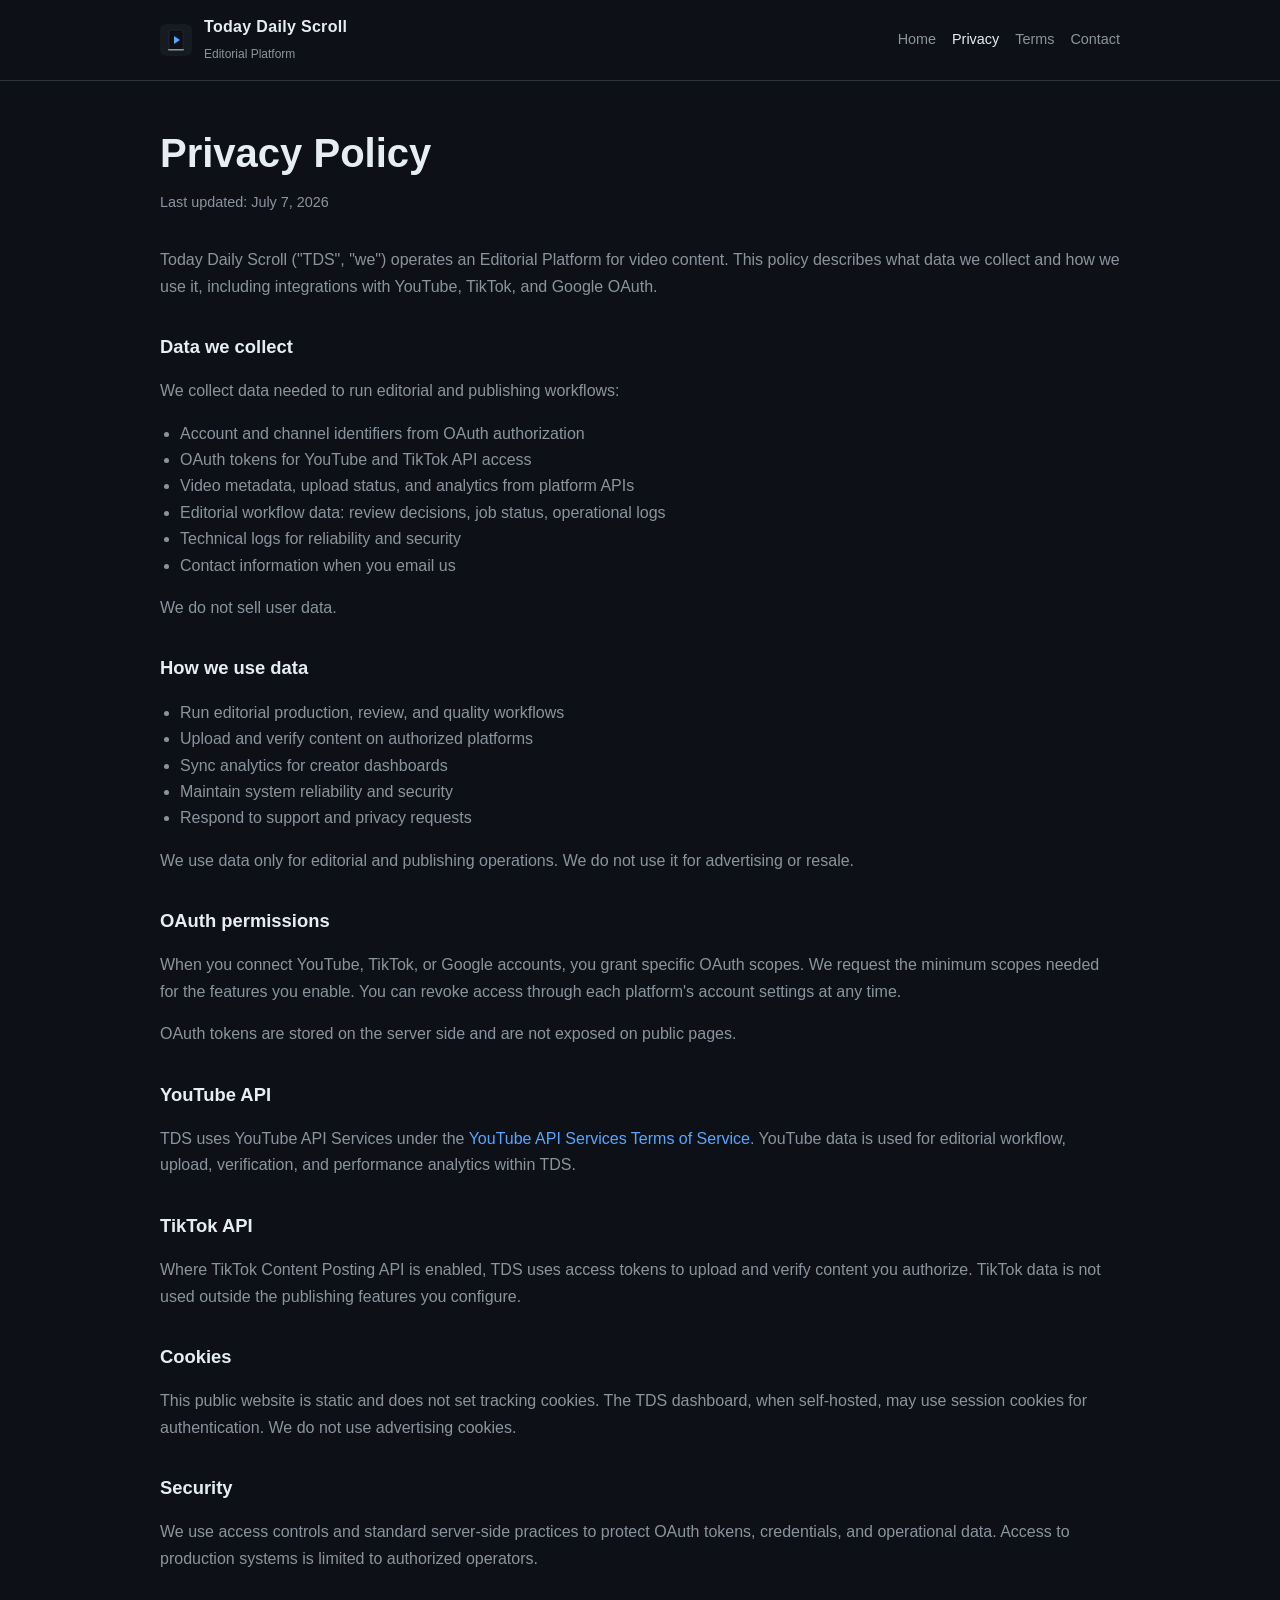
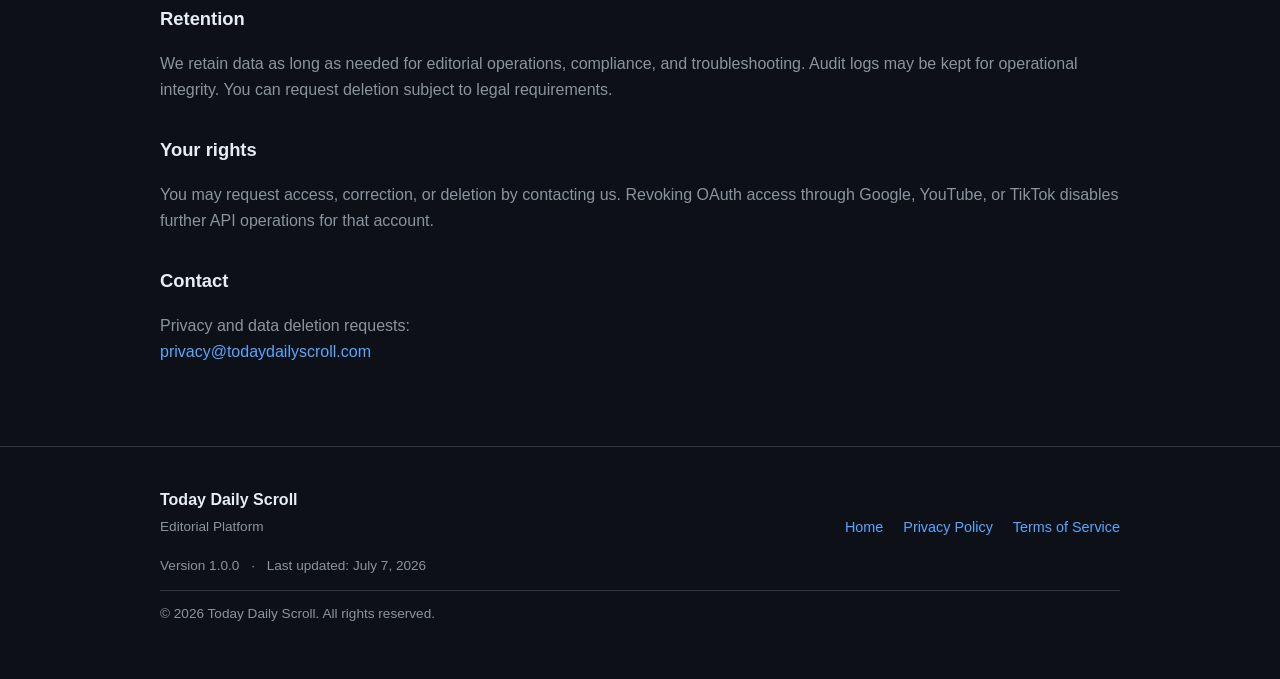
==== privacy.html @ f8f62a03 "Add files via upload" ====
<!DOCTYPE html>
<html lang="en">
<head>
  <meta charset="UTF-8" />
  <meta name="viewport" content="width=device-width, initial-scale=1.0" />
  <title>Privacy Policy — Today Daily Scroll</title>
  <meta name="description" content="How Today Daily Scroll collects, uses, and protects data for editorial and publishing workflows." />
  <meta name="theme-color" content="#0d1117" />
  <link rel="icon" type="image/svg+xml" href="assets/favicon.svg" />
  <meta property="og:title" content="Privacy Policy — Today Daily Scroll" />
  <meta property="og:description" content="Privacy Policy for Today Daily Scroll Editorial Platform." />
  <meta property="og:image" content="assets/logo.svg" />
  <meta name="twitter:card" content="summary" />
  <link rel="stylesheet" href="assets/style.css" />
</head>
<body>
  <a class="skip-link" href="#main-content">Skip to main content</a>
  <header class="site-header">
    <div class="container header-inner">
      <a class="brand" href="index.html" aria-label="Today Daily Scroll home">
        <img src="assets/logo.svg" alt="" width="32" height="32" />
        <div class="brand-text">
          <strong>Today Daily Scroll</strong>
          <span>Editorial Platform</span>
        </div>
      </a>
      <nav class="nav" aria-label="Main navigation">
        <a href="index.html">Home</a>
        <a href="privacy.html" class="active" aria-current="page">Privacy</a>
        <a href="terms.html">Terms</a>
        <a href="index.html#contact">Contact</a>
      </nav>
    </div>
  </header>

  <main class="legal" id="main-content">
    <div class="container">
      <h1>Privacy Policy</h1>
      <p class="updated">Last updated: <time datetime="2026-07-07">July 7, 2026</time></p>

      <p>
        Today Daily Scroll ("TDS", "we") operates an Editorial Platform for video content.
        This policy describes what data we collect and how we use it, including integrations
        with YouTube, TikTok, and Google OAuth.
      </p>

      <h2>Data we collect</h2>
      <p>We collect data needed to run editorial and publishing workflows:</p>
      <ul>
        <li>Account and channel identifiers from OAuth authorization</li>
        <li>OAuth tokens for YouTube and TikTok API access</li>
        <li>Video metadata, upload status, and analytics from platform APIs</li>
        <li>Editorial workflow data: review decisions, job status, operational logs</li>
        <li>Technical logs for reliability and security</li>
        <li>Contact information when you email us</li>
      </ul>
      <p>We do not sell user data.</p>

      <h2>How we use data</h2>
      <ul>
        <li>Run editorial production, review, and quality workflows</li>
        <li>Upload and verify content on authorized platforms</li>
        <li>Sync analytics for creator dashboards</li>
        <li>Maintain system reliability and security</li>
        <li>Respond to support and privacy requests</li>
      </ul>
      <p>We use data only for editorial and publishing operations. We do not use it for advertising or resale.</p>

      <h2>OAuth permissions</h2>
      <p>
        When you connect YouTube, TikTok, or Google accounts, you grant specific OAuth scopes.
        We request the minimum scopes needed for the features you enable. You can revoke access
        through each platform's account settings at any time.
      </p>
      <p>OAuth tokens are stored on the server side and are not exposed on public pages.</p>

      <h2>YouTube API</h2>
      <p>
        TDS uses YouTube API Services under the
        <a href="https://developers.google.com/youtube/terms/api-services-terms-of-service" target="_blank" rel="noopener noreferrer">YouTube API Services Terms of Service</a>.
        YouTube data is used for editorial workflow, upload, verification, and performance analytics within TDS.
      </p>

      <h2>TikTok API</h2>
      <p>
        Where TikTok Content Posting API is enabled, TDS uses access tokens to upload and verify
        content you authorize. TikTok data is not used outside the publishing features you configure.
      </p>

      <h2>Cookies</h2>
      <p>
        This public website is static and does not set tracking cookies. The TDS dashboard,
        when self-hosted, may use session cookies for authentication. We do not use advertising cookies.
      </p>

      <h2>Security</h2>
      <p>
        We use access controls and standard server-side practices to protect OAuth tokens,
        credentials, and operational data. Access to production systems is limited to authorized operators.
      </p>

      <h2>Retention</h2>
      <p>
        We retain data as long as needed for editorial operations, compliance, and troubleshooting.
        Audit logs may be kept for operational integrity. You can request deletion subject to legal requirements.
      </p>

      <h2>Your rights</h2>
      <p>
        You may request access, correction, or deletion by contacting us. Revoking OAuth access
        through Google, YouTube, or TikTok disables further API operations for that account.
      </p>

      <h2>Contact</h2>
      <p>
        Privacy and data deletion requests:<br />
        <a href="mailto:privacy@todaydailyscroll.com">privacy@todaydailyscroll.com</a>
      </p>
    </div>
  </main>

  <footer class="site-footer">
    <div class="container">
      <div class="footer-grid">
        <div class="footer-brand">
          <strong>Today Daily Scroll</strong>
          <span>Editorial Platform</span>
        </div>
        <nav class="footer-links" aria-label="Footer navigation">
          <a href="index.html">Home</a>
          <a href="privacy.html" aria-current="page">Privacy Policy</a>
          <a href="terms.html">Terms of Service</a>
        </nav>
      </div>
      <p class="footer-meta">
        <span>Version 1.0.0</span>
        <span aria-hidden="true">·</span>
        <span>Last updated: <time datetime="2026-07-07">July 7, 2026</time></span>
      </p>
      <p class="footer-copy">© 2026 Today Daily Scroll. All rights reserved.</p>
    </div>
  </footer>
</body>
</html>
---- assets/style.css ----
/* Today Daily Scroll — Public Website */
:root {
  --bg: #0d1117;
  --bg-elevated: #161b22;
  --surface: #161b22;
  --border: #30363d;
  --text: #e6edf3;
  --muted: #8b949e;
  --accent: #58a6ff;
  --radius: 8px;
  --max: 960px;
  --font: -apple-system, BlinkMacSystemFont, "Segoe UI", Helvetica, Arial, sans-serif;
}

*,
*::before,
*::after {
  box-sizing: border-box;
}

html {
  scroll-behavior: smooth;
}

@media (prefers-reduced-motion: reduce) {
  html {
    scroll-behavior: auto;
  }
}

body {
  margin: 0;
  font-family: var(--font);
  background: var(--bg);
  color: var(--text);
  line-height: 1.65;
  -webkit-font-smoothing: antialiased;
}

a {
  color: var(--accent);
  text-decoration: none;
}

a:hover {
  text-decoration: underline;
}

a:focus-visible {
  outline: 2px solid var(--accent);
  outline-offset: 2px;
  border-radius: 2px;
}

.skip-link {
  position: absolute;
  left: -9999px;
  top: 0;
  z-index: 200;
  padding: 0.5rem 1rem;
  background: var(--accent);
  color: var(--bg);
  font-weight: 600;
}

.skip-link:focus {
  left: 1rem;
  top: 1rem;
}

img {
  max-width: 100%;
  height: auto;
}

.container {
  width: min(100% - 2rem, var(--max));
  margin-inline: auto;
}

/* Header */
.site-header {
  position: sticky;
  top: 0;
  z-index: 100;
  background: var(--bg);
  border-bottom: 1px solid var(--border);
}

.header-inner {
  display: flex;
  align-items: center;
  justify-content: space-between;
  gap: 1rem;
  padding: 0.85rem 0;
}

.brand {
  display: flex;
  align-items: center;
  gap: 0.75rem;
  color: var(--text);
  text-decoration: none;
}

.brand:hover {
  text-decoration: none;
}

.brand img {
  width: 32px;
  height: 32px;
  border-radius: 6px;
}

.brand-text strong {
  display: block;
  font-size: 1rem;
  letter-spacing: 0.02em;
}

.brand-text span {
  font-size: 0.75rem;
  color: var(--muted);
}

.nav {
  display: flex;
  flex-wrap: wrap;
  gap: 0.35rem 1rem;
  align-items: center;
}

.nav a {
  color: var(--muted);
  font-size: 0.9rem;
}

.nav a:hover,
.nav a.active {
  color: var(--text);
  text-decoration: none;
}

/* Hero */
.hero {
  padding: 3.5rem 0 2.5rem;
}

.hero-grid {
  position: relative;
  display: grid;
  gap: 2rem;
  align-items: center;
}

@media (min-width: 860px) {
  .hero-grid {
    grid-template-columns: 1.2fr 0.8fr;
  }
}

/* Sections */
section {
  padding: 3.5rem 0;
}

h1 {
  font-size: clamp(1.75rem, 4vw, 2.5rem);
  line-height: 1.2;
  margin: 0 0 0.5rem;
  color: var(--text);
  font-weight: 600;
}

.lead {
  font-size: 1.05rem;
  color: var(--muted);
  max-width: 58ch;
  margin: 0 0 1.5rem;
}

.badges {
  display: flex;
  flex-wrap: wrap;
  gap: 0.5rem;
  margin-bottom: 1.5rem;
}

.badge {
  display: inline-flex;
  align-items: center;
  gap: 0.35rem;
  padding: 0.3rem 0.65rem;
  border-radius: 6px;
  font-size: 0.78rem;
  font-weight: 500;
  border: 1px solid var(--border);
  background: var(--bg-elevated);
  color: var(--muted);
}

.hero-card {
  background: var(--surface);
  border: 1px solid var(--border);
  border-radius: var(--radius);
  padding: 1.5rem;
}

.hero-card h2 {
  margin: 0 0 0.75rem;
  font-size: 0.95rem;
  font-weight: 600;
  color: var(--text);
}

.hero-card ul {
  margin: 0;
  padding-left: 1.1rem;
  color: var(--muted);
  font-size: 0.92rem;
}

section:nth-child(even) {
  background: var(--bg-elevated);
}

.section-title {
  margin: 0 0 0.35rem;
  font-size: clamp(1.5rem, 3vw, 2rem);
}

.section-desc {
  margin: 0 0 2rem;
  color: var(--muted);
  max-width: 62ch;
}

.grid-3 {
  display: grid;
  gap: 1rem;
}

@media (min-width: 720px) {
  .grid-3 {
    grid-template-columns: repeat(3, 1fr);
  }
}

.card {
  background: var(--surface);
  border: 1px solid var(--border);
  border-radius: var(--radius);
  padding: 1.25rem 1.35rem;
}

.card h3 {
  margin: 0 0 0.5rem;
  font-size: 1.05rem;
  color: var(--text);
}

.card p {
  margin: 0;
  color: var(--muted);
  font-size: 0.92rem;
}

.steps {
  counter-reset: step;
  list-style: none;
  padding: 0;
  margin: 0;
  display: grid;
  gap: 0.75rem;
}

.steps li {
  counter-increment: step;
  background: var(--surface);
  border: 1px solid var(--border);
  border-radius: var(--radius);
  padding: 1rem 1.25rem 1rem 3.25rem;
  position: relative;
}

.steps li::before {
  content: counter(step);
  position: absolute;
  left: 1rem;
  top: 1rem;
  width: 1.6rem;
  height: 1.6rem;
  border-radius: 50%;
  background: var(--border);
  color: var(--text);
  font-size: 0.8rem;
  font-weight: 600;
  display: grid;
  place-items: center;
}

.contact-box {
  background: var(--surface);
  border: 1px solid var(--border);
  border-radius: var(--radius);
  padding: 1.5rem;
}

.contact-box p {
  margin: 0.25rem 0;
}

.contact-note {
  margin-top: 1rem;
  color: var(--muted);
  font-size: 0.9rem;
}

/* Legal pages */
.legal {
  padding: 3rem 0 4rem;
}

.legal h1 {
  margin-bottom: 0.25rem;
}

.legal .updated {
  color: var(--muted);
  font-size: 0.9rem;
  margin-bottom: 2rem;
}

.legal h2 {
  margin: 2rem 0 0.75rem;
  font-size: 1.15rem;
  font-weight: 600;
  color: var(--text);
}

.legal p,
.legal li {
  color: var(--muted);
}

.legal ul {
  padding-left: 1.25rem;
}

/* Footer */
.site-footer {
  border-top: 1px solid var(--border);
  padding: 2.5rem 0;
  background: var(--bg);
}

.footer-grid {
  display: grid;
  gap: 1.5rem;
}

@media (min-width: 640px) {
  .footer-grid {
    grid-template-columns: 1fr auto;
    align-items: end;
  }
}

.footer-brand strong {
  display: block;
  font-size: 1rem;
}

.footer-brand span {
  color: var(--muted);
  font-size: 0.85rem;
}

.footer-links {
  display: flex;
  flex-wrap: wrap;
  gap: 0.75rem 1.25rem;
  font-size: 0.9rem;
}

.footer-meta {
  margin: 1rem 0 0;
  color: var(--muted);
  font-size: 0.85rem;
}

.footer-meta span + span {
  margin-left: 0.5rem;
}

.footer-copy {
  margin-top: 0.75rem;
  padding-top: 0.75rem;
  border-top: 1px solid var(--border);
  color: var(--muted);
  font-size: 0.85rem;
}
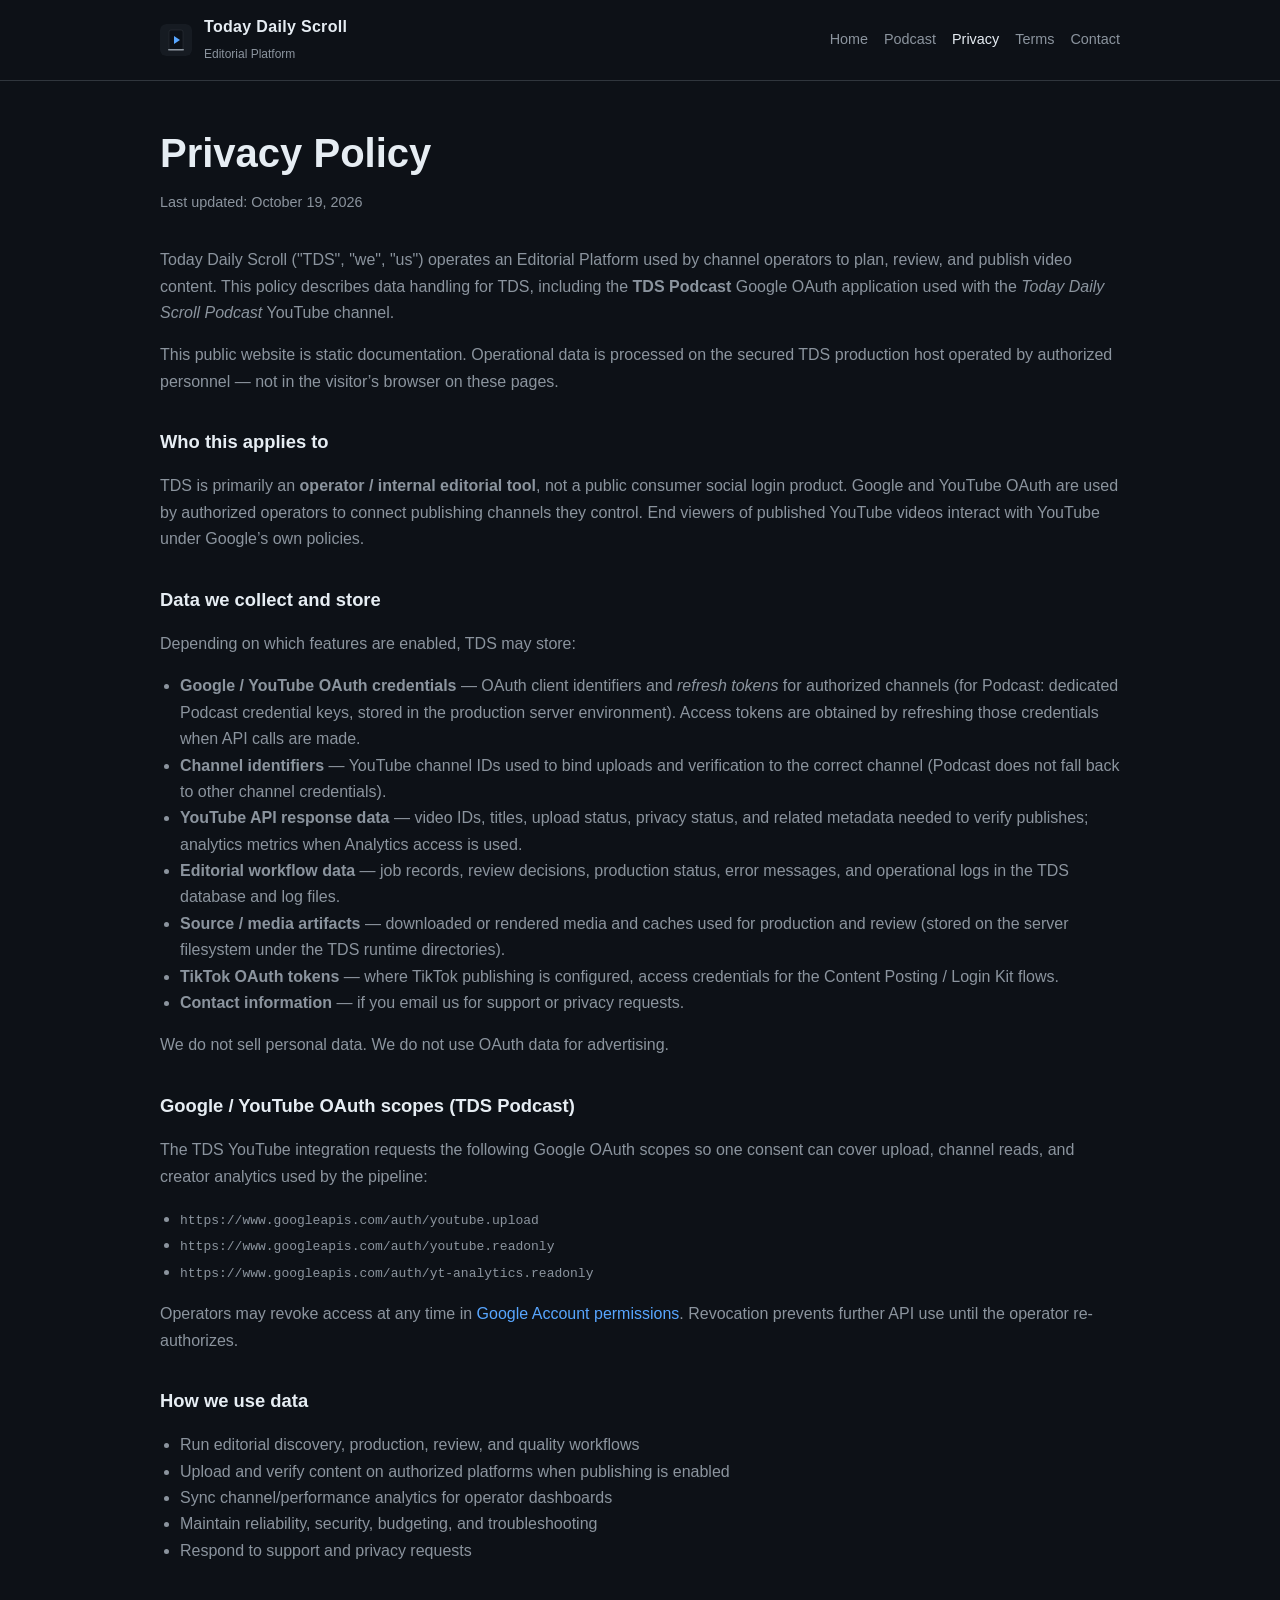
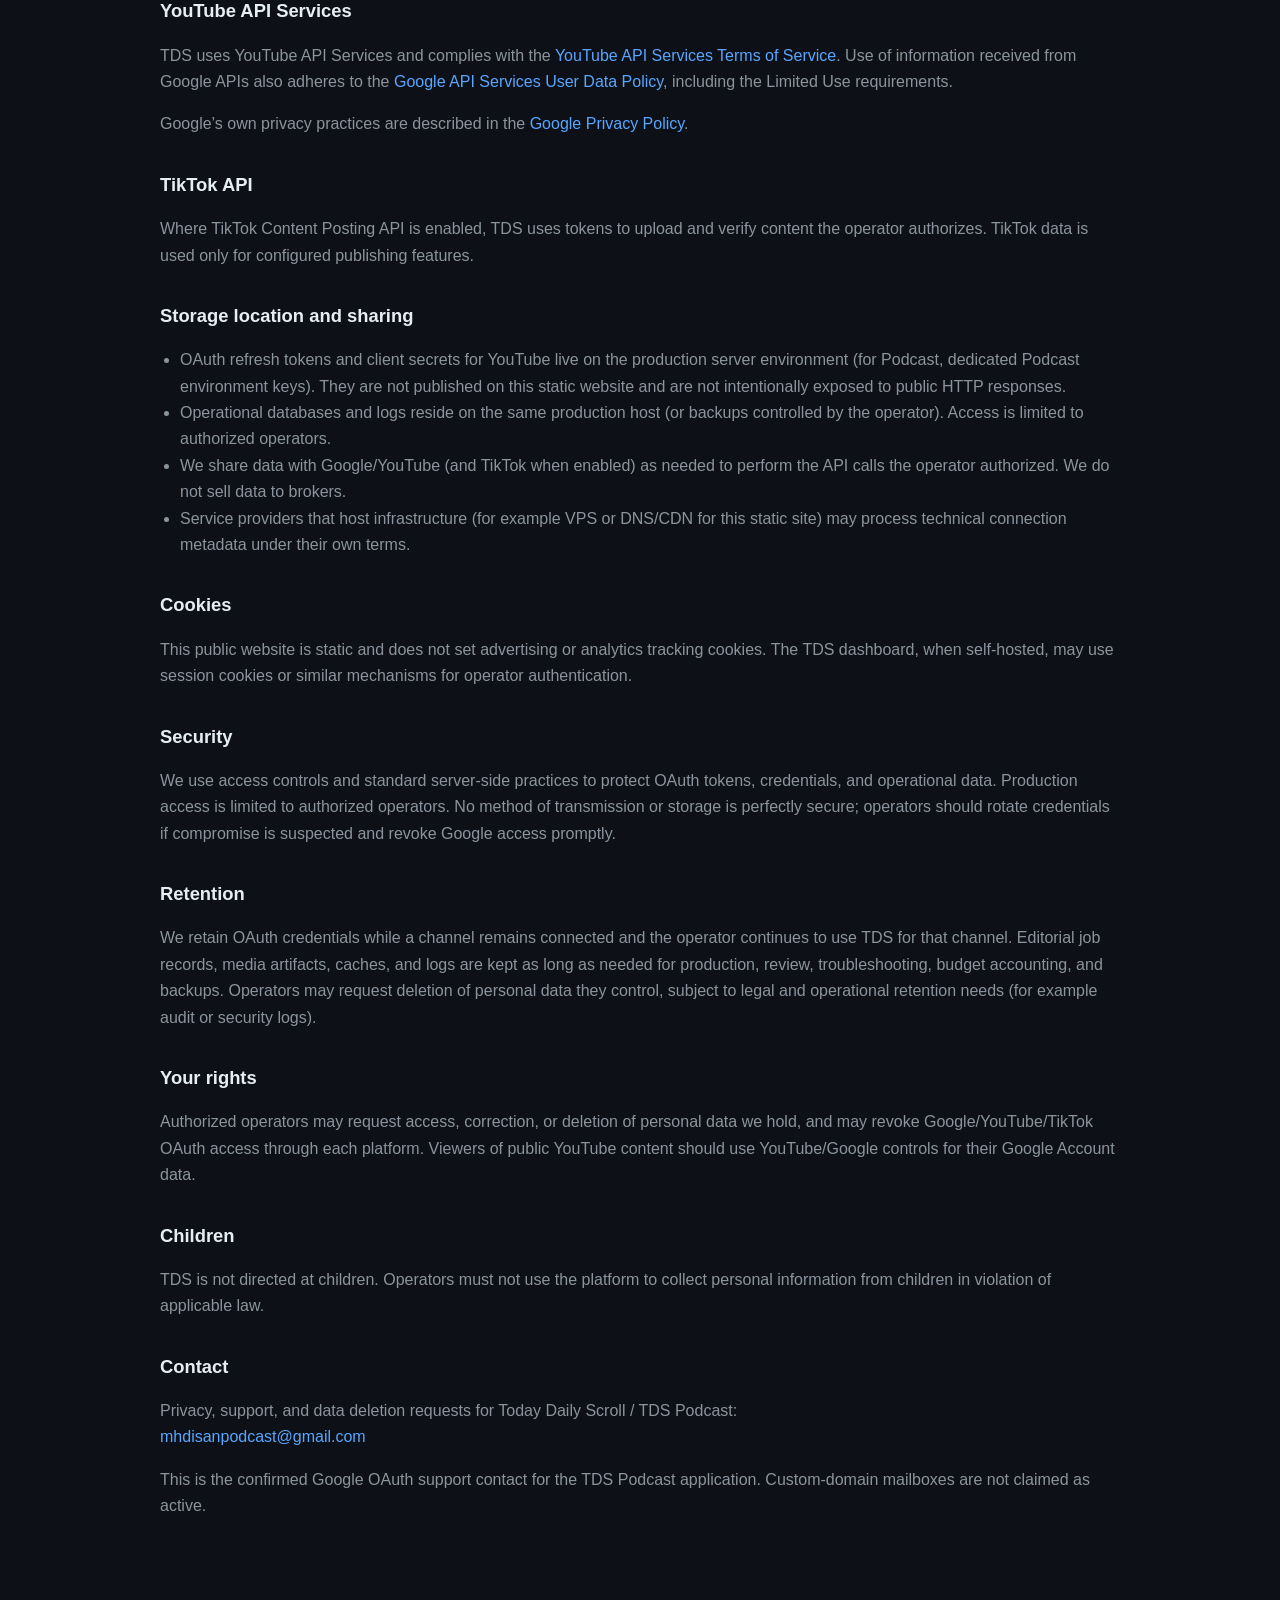
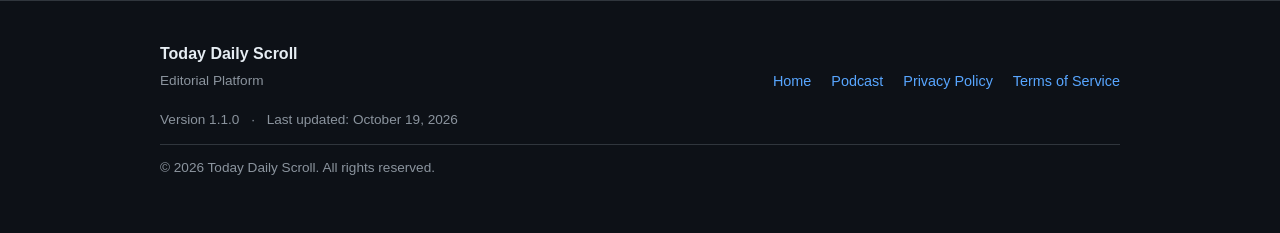
==== commit 100defe8: "Publish TDS Podcast OAuth branding site v1.1.0 Add podcast application homepage and update privacy/t" ====
--- a/privacy.html
+++ b/privacy.html
@@ -1,144 +1,234 @@
-<!DOCTYPE html>
-<html lang="en">
-<head>
-  <meta charset="UTF-8" />
-  <meta name="viewport" content="width=device-width, initial-scale=1.0" />
-  <title>Privacy Policy — Today Daily Scroll</title>
-  <meta name="description" content="How Today Daily Scroll collects, uses, and protects data for editorial and publishing workflows." />
-  <meta name="theme-color" content="#0d1117" />
-  <link rel="icon" type="image/svg+xml" href="assets/favicon.svg" />
-  <meta property="og:title" content="Privacy Policy — Today Daily Scroll" />
-  <meta property="og:description" content="Privacy Policy for Today Daily Scroll Editorial Platform." />
-  <meta property="og:image" content="assets/logo.svg" />
-  <meta name="twitter:card" content="summary" />
-  <link rel="stylesheet" href="assets/style.css" />
-</head>
-<body>
-  <a class="skip-link" href="#main-content">Skip to main content</a>
-  <header class="site-header">
-    <div class="container header-inner">
-      <a class="brand" href="index.html" aria-label="Today Daily Scroll home">
-        <img src="assets/logo.svg" alt="" width="32" height="32" />
-        <div class="brand-text">
-          <strong>Today Daily Scroll</strong>
-          <span>Editorial Platform</span>
-        </div>
-      </a>
-      <nav class="nav" aria-label="Main navigation">
-        <a href="index.html">Home</a>
-        <a href="privacy.html" class="active" aria-current="page">Privacy</a>
-        <a href="terms.html">Terms</a>
-        <a href="index.html#contact">Contact</a>
-      </nav>
-    </div>
-  </header>
-
-  <main class="legal" id="main-content">
-    <div class="container">
-      <h1>Privacy Policy</h1>
-      <p class="updated">Last updated: <time datetime="2026-07-07">July 7, 2026</time></p>
-
-      <p>
-        Today Daily Scroll ("TDS", "we") operates an Editorial Platform for video content.
-        This policy describes what data we collect and how we use it, including integrations
-        with YouTube, TikTok, and Google OAuth.
-      </p>
-
-      <h2>Data we collect</h2>
-      <p>We collect data needed to run editorial and publishing workflows:</p>
-      <ul>
-        <li>Account and channel identifiers from OAuth authorization</li>
-        <li>OAuth tokens for YouTube and TikTok API access</li>
-        <li>Video metadata, upload status, and analytics from platform APIs</li>
-        <li>Editorial workflow data: review decisions, job status, operational logs</li>
-        <li>Technical logs for reliability and security</li>
-        <li>Contact information when you email us</li>
-      </ul>
-      <p>We do not sell user data.</p>
-
-      <h2>How we use data</h2>
-      <ul>
-        <li>Run editorial production, review, and quality workflows</li>
-        <li>Upload and verify content on authorized platforms</li>
-        <li>Sync analytics for creator dashboards</li>
-        <li>Maintain system reliability and security</li>
-        <li>Respond to support and privacy requests</li>
-      </ul>
-      <p>We use data only for editorial and publishing operations. We do not use it for advertising or resale.</p>
-
-      <h2>OAuth permissions</h2>
-      <p>
-        When you connect YouTube, TikTok, or Google accounts, you grant specific OAuth scopes.
-        We request the minimum scopes needed for the features you enable. You can revoke access
-        through each platform's account settings at any time.
-      </p>
-      <p>OAuth tokens are stored on the server side and are not exposed on public pages.</p>
-
-      <h2>YouTube API</h2>
-      <p>
-        TDS uses YouTube API Services under the
-        <a href="https://developers.google.com/youtube/terms/api-services-terms-of-service" target="_blank" rel="noopener noreferrer">YouTube API Services Terms of Service</a>.
-        YouTube data is used for editorial workflow, upload, verification, and performance analytics within TDS.
-      </p>
-
-      <h2>TikTok API</h2>
-      <p>
-        Where TikTok Content Posting API is enabled, TDS uses access tokens to upload and verify
-        content you authorize. TikTok data is not used outside the publishing features you configure.
-      </p>
-
-      <h2>Cookies</h2>
-      <p>
-        This public website is static and does not set tracking cookies. The TDS dashboard,
-        when self-hosted, may use session cookies for authentication. We do not use advertising cookies.
-      </p>
-
-      <h2>Security</h2>
-      <p>
-        We use access controls and standard server-side practices to protect OAuth tokens,
-        credentials, and operational data. Access to production systems is limited to authorized operators.
-      </p>
-
-      <h2>Retention</h2>
-      <p>
-        We retain data as long as needed for editorial operations, compliance, and troubleshooting.
-        Audit logs may be kept for operational integrity. You can request deletion subject to legal requirements.
-      </p>
-
-      <h2>Your rights</h2>
-      <p>
-        You may request access, correction, or deletion by contacting us. Revoking OAuth access
-        through Google, YouTube, or TikTok disables further API operations for that account.
-      </p>
-
-      <h2>Contact</h2>
-      <p>
-        Privacy and data deletion requests:<br />
-        <a href="mailto:privacy@todaydailyscroll.com">privacy@todaydailyscroll.com</a>
-      </p>
-    </div>
-  </main>
-
-  <footer class="site-footer">
-    <div class="container">
-      <div class="footer-grid">
-        <div class="footer-brand">
-          <strong>Today Daily Scroll</strong>
-          <span>Editorial Platform</span>
-        </div>
-        <nav class="footer-links" aria-label="Footer navigation">
-          <a href="index.html">Home</a>
-          <a href="privacy.html" aria-current="page">Privacy Policy</a>
-          <a href="terms.html">Terms of Service</a>
-        </nav>
-      </div>
-      <p class="footer-meta">
-        <span>Version 1.0.0</span>
-        <span aria-hidden="true">·</span>
-        <span>Last updated: <time datetime="2026-07-07">July 7, 2026</time></span>
-      </p>
-      <p class="footer-copy">© 2026 Today Daily Scroll. All rights reserved.</p>
-    </div>
-  </footer>
-</body>
-</html>
+<!DOCTYPE html>
+<html lang="en">
+<head>
+  <meta charset="UTF-8" />
+  <meta name="viewport" content="width=device-width, initial-scale=1.0" />
+  <title>Privacy Policy — Today Daily Scroll</title>
+  <meta name="description" content="How Today Daily Scroll collects, stores, and uses data for editorial workflows, including Google/YouTube OAuth for TDS Podcast." />
+  <meta name="theme-color" content="#0d1117" />
+  <link rel="icon" type="image/svg+xml" href="assets/favicon.svg" />
+  <meta property="og:title" content="Privacy Policy — Today Daily Scroll" />
+  <meta property="og:description" content="Privacy Policy for Today Daily Scroll Editorial Platform and TDS Podcast." />
+  <meta property="og:image" content="assets/logo.svg" />
+  <meta name="twitter:card" content="summary" />
+  <link rel="stylesheet" href="assets/style.css" />
+</head>
+<body>
+  <a class="skip-link" href="#main-content">Skip to main content</a>
+  <header class="site-header">
+    <div class="container header-inner">
+      <a class="brand" href="index.html" aria-label="Today Daily Scroll home">
+        <img src="assets/logo.svg" alt="" width="32" height="32" />
+        <div class="brand-text">
+          <strong>Today Daily Scroll</strong>
+          <span>Editorial Platform</span>
+        </div>
+      </a>
+      <nav class="nav" aria-label="Main navigation">
+        <a href="index.html">Home</a>
+        <a href="podcast.html">Podcast</a>
+        <a href="privacy.html" class="active" aria-current="page">Privacy</a>
+        <a href="terms.html">Terms</a>
+        <a href="index.html#contact">Contact</a>
+      </nav>
+    </div>
+  </header>
+
+  <main class="legal" id="main-content">
+    <div class="container">
+      <h1>Privacy Policy</h1>
+      <p class="updated">Last updated: <time datetime="2026-10-19">October 19, 2026</time></p>
+
+      <p>
+        Today Daily Scroll ("TDS", "we", "us") operates an Editorial Platform used by channel
+        operators to plan, review, and publish video content. This policy describes data handling
+        for TDS, including the <strong>TDS Podcast</strong> Google OAuth application used with the
+        <em>Today Daily Scroll Podcast</em> YouTube channel.
+      </p>
+      <p>
+        This public website is static documentation. Operational data is processed on the secured
+        TDS production host operated by authorized personnel — not in the visitor’s browser on these pages.
+      </p>
+
+      <h2>Who this applies to</h2>
+      <p>
+        TDS is primarily an <strong>operator / internal editorial tool</strong>, not a public consumer
+        social login product. Google and YouTube OAuth are used by authorized operators to connect
+        publishing channels they control. End viewers of published YouTube videos interact with
+        YouTube under Google’s own policies.
+      </p>
+
+      <h2>Data we collect and store</h2>
+      <p>Depending on which features are enabled, TDS may store:</p>
+      <ul>
+        <li>
+          <strong>Google / YouTube OAuth credentials</strong> — OAuth client identifiers and
+          <em>refresh tokens</em> for authorized channels (for Podcast: dedicated Podcast credential
+          keys, stored in the production server environment). Access tokens are obtained by refreshing
+          those credentials when API calls are made.
+        </li>
+        <li>
+          <strong>Channel identifiers</strong> — YouTube channel IDs used to bind uploads and
+          verification to the correct channel (Podcast does not fall back to other channel credentials).
+        </li>
+        <li>
+          <strong>YouTube API response data</strong> — video IDs, titles, upload status, privacy status,
+          and related metadata needed to verify publishes; analytics metrics when Analytics access is used.
+        </li>
+        <li>
+          <strong>Editorial workflow data</strong> — job records, review decisions, production status,
+          error messages, and operational logs in the TDS database and log files.
+        </li>
+        <li>
+          <strong>Source / media artifacts</strong> — downloaded or rendered media and caches used for
+          production and review (stored on the server filesystem under the TDS runtime directories).
+        </li>
+        <li>
+          <strong>TikTok OAuth tokens</strong> — where TikTok publishing is configured, access credentials
+          for the Content Posting / Login Kit flows.
+        </li>
+        <li>
+          <strong>Contact information</strong> — if you email us for support or privacy requests.
+        </li>
+      </ul>
+      <p>We do not sell personal data. We do not use OAuth data for advertising.</p>
+
+      <h2>Google / YouTube OAuth scopes (TDS Podcast)</h2>
+      <p>
+        The TDS YouTube integration requests the following Google OAuth scopes so one consent can
+        cover upload, channel reads, and creator analytics used by the pipeline:
+      </p>
+      <ul>
+        <li><code>https://www.googleapis.com/auth/youtube.upload</code></li>
+        <li><code>https://www.googleapis.com/auth/youtube.readonly</code></li>
+        <li><code>https://www.googleapis.com/auth/yt-analytics.readonly</code></li>
+      </ul>
+      <p>
+        Operators may revoke access at any time in
+        <a href="https://myaccount.google.com/permissions" target="_blank" rel="noopener noreferrer">Google Account permissions</a>.
+        Revocation prevents further API use until the operator re-authorizes.
+      </p>
+
+      <h2>How we use data</h2>
+      <ul>
+        <li>Run editorial discovery, production, review, and quality workflows</li>
+        <li>Upload and verify content on authorized platforms when publishing is enabled</li>
+        <li>Sync channel/performance analytics for operator dashboards</li>
+        <li>Maintain reliability, security, budgeting, and troubleshooting</li>
+        <li>Respond to support and privacy requests</li>
+      </ul>
+
+      <h2>YouTube API Services</h2>
+      <p>
+        TDS uses YouTube API Services and complies with the
+        <a href="https://developers.google.com/youtube/terms/api-services-terms-of-service" target="_blank" rel="noopener noreferrer">YouTube API Services Terms of Service</a>.
+        Use of information received from Google APIs also adheres to the
+        <a href="https://developers.google.com/terms/api-services-user-data-policy" target="_blank" rel="noopener noreferrer">Google API Services User Data Policy</a>,
+        including the Limited Use requirements.
+      </p>
+      <p>
+        Google’s own privacy practices are described in the
+        <a href="https://policies.google.com/privacy" target="_blank" rel="noopener noreferrer">Google Privacy Policy</a>.
+      </p>
+
+      <h2>TikTok API</h2>
+      <p>
+        Where TikTok Content Posting API is enabled, TDS uses tokens to upload and verify content
+        the operator authorizes. TikTok data is used only for configured publishing features.
+      </p>
+
+      <h2>Storage location and sharing</h2>
+      <ul>
+        <li>
+          OAuth refresh tokens and client secrets for YouTube live on the production server
+          environment (for Podcast, dedicated Podcast environment keys). They are not published on
+          this static website and are not intentionally exposed to public HTTP responses.
+        </li>
+        <li>
+          Operational databases and logs reside on the same production host (or backups controlled
+          by the operator). Access is limited to authorized operators.
+        </li>
+        <li>
+          We share data with Google/YouTube (and TikTok when enabled) as needed to perform the API
+          calls the operator authorized. We do not sell data to brokers.
+        </li>
+        <li>
+          Service providers that host infrastructure (for example VPS or DNS/CDN for this static site)
+          may process technical connection metadata under their own terms.
+        </li>
+      </ul>
+
+      <h2>Cookies</h2>
+      <p>
+        This public website is static and does not set advertising or analytics tracking cookies.
+        The TDS dashboard, when self-hosted, may use session cookies or similar mechanisms for
+        operator authentication.
+      </p>
+
+      <h2>Security</h2>
+      <p>
+        We use access controls and standard server-side practices to protect OAuth tokens,
+        credentials, and operational data. Production access is limited to authorized operators.
+        No method of transmission or storage is perfectly secure; operators should rotate credentials
+        if compromise is suspected and revoke Google access promptly.
+      </p>
+
+      <h2>Retention</h2>
+      <p>
+        We retain OAuth credentials while a channel remains connected and the operator continues to
+        use TDS for that channel. Editorial job records, media artifacts, caches, and logs are kept
+        as long as needed for production, review, troubleshooting, budget accounting, and backups.
+        Operators may request deletion of personal data they control, subject to legal and operational
+        retention needs (for example audit or security logs).
+      </p>
+
+      <h2>Your rights</h2>
+      <p>
+        Authorized operators may request access, correction, or deletion of personal data we hold,
+        and may revoke Google/YouTube/TikTok OAuth access through each platform. Viewers of public
+        YouTube content should use YouTube/Google controls for their Google Account data.
+      </p>
+
+      <h2>Children</h2>
+      <p>
+        TDS is not directed at children. Operators must not use the platform to collect personal
+        information from children in violation of applicable law.
+      </p>
+
+            <h2>Contact</h2>
+      <p>
+        Privacy, support, and data deletion requests for Today Daily Scroll / TDS Podcast:<br />
+        <a href="mailto:mhdisanpodcast@gmail.com">mhdisanpodcast@gmail.com</a>
+      </p>
+      <p>
+        This is the confirmed Google OAuth support contact for the TDS Podcast application.
+        Custom-domain mailboxes are not claimed as active.
+      </p>
+
+    </div>
+  </main>
+
+  <footer class="site-footer">
+    <div class="container">
+      <div class="footer-grid">
+        <div class="footer-brand">
+          <strong>Today Daily Scroll</strong>
+          <span>Editorial Platform</span>
+        </div>
+        <nav class="footer-links" aria-label="Footer navigation">
+          <a href="index.html">Home</a>
+          <a href="podcast.html">Podcast</a>
+          <a href="privacy.html" aria-current="page">Privacy Policy</a>
+          <a href="terms.html">Terms of Service</a>
+        </nav>
+      </div>
+      <p class="footer-meta">
+        <span>Version 1.1.0</span>
+        <span aria-hidden="true">·</span>
+        <span>Last updated: <time datetime="2026-10-19">October 19, 2026</time></span>
+      </p>
+      <p class="footer-copy">© 2026 Today Daily Scroll. All rights reserved.</p>
+    </div>
+  </footer>
+</body>
+</html>
--- a/assets/style.css
+++ b/assets/style.css
@@ -1,403 +1,556 @@
-/* Today Daily Scroll — Public Website */
-:root {
-  --bg: #0d1117;
-  --bg-elevated: #161b22;
-  --surface: #161b22;
-  --border: #30363d;
-  --text: #e6edf3;
-  --muted: #8b949e;
-  --accent: #58a6ff;
-  --radius: 8px;
-  --max: 960px;
-  --font: -apple-system, BlinkMacSystemFont, "Segoe UI", Helvetica, Arial, sans-serif;
-}
-
-*,
-*::before,
-*::after {
-  box-sizing: border-box;
-}
-
-html {
-  scroll-behavior: smooth;
-}
-
-@media (prefers-reduced-motion: reduce) {
-  html {
-    scroll-behavior: auto;
-  }
-}
-
-body {
-  margin: 0;
-  font-family: var(--font);
-  background: var(--bg);
-  color: var(--text);
-  line-height: 1.65;
-  -webkit-font-smoothing: antialiased;
-}
-
-a {
-  color: var(--accent);
-  text-decoration: none;
-}
-
-a:hover {
-  text-decoration: underline;
-}
-
-a:focus-visible {
-  outline: 2px solid var(--accent);
-  outline-offset: 2px;
-  border-radius: 2px;
-}
-
-.skip-link {
-  position: absolute;
-  left: -9999px;
-  top: 0;
-  z-index: 200;
-  padding: 0.5rem 1rem;
-  background: var(--accent);
-  color: var(--bg);
-  font-weight: 600;
-}
-
-.skip-link:focus {
-  left: 1rem;
-  top: 1rem;
-}
-
-img {
-  max-width: 100%;
-  height: auto;
-}
-
-.container {
-  width: min(100% - 2rem, var(--max));
-  margin-inline: auto;
-}
-
-/* Header */
-.site-header {
-  position: sticky;
-  top: 0;
-  z-index: 100;
-  background: var(--bg);
-  border-bottom: 1px solid var(--border);
-}
-
-.header-inner {
-  display: flex;
-  align-items: center;
-  justify-content: space-between;
-  gap: 1rem;
-  padding: 0.85rem 0;
-}
-
-.brand {
-  display: flex;
-  align-items: center;
-  gap: 0.75rem;
-  color: var(--text);
-  text-decoration: none;
-}
-
-.brand:hover {
-  text-decoration: none;
-}
-
-.brand img {
-  width: 32px;
-  height: 32px;
-  border-radius: 6px;
-}
-
-.brand-text strong {
-  display: block;
-  font-size: 1rem;
-  letter-spacing: 0.02em;
-}
-
-.brand-text span {
-  font-size: 0.75rem;
-  color: var(--muted);
-}
-
-.nav {
-  display: flex;
-  flex-wrap: wrap;
-  gap: 0.35rem 1rem;
-  align-items: center;
-}
-
-.nav a {
-  color: var(--muted);
-  font-size: 0.9rem;
-}
-
-.nav a:hover,
-.nav a.active {
-  color: var(--text);
-  text-decoration: none;
-}
-
-/* Hero */
-.hero {
-  padding: 3.5rem 0 2.5rem;
-}
-
-.hero-grid {
-  position: relative;
-  display: grid;
-  gap: 2rem;
-  align-items: center;
-}
-
-@media (min-width: 860px) {
-  .hero-grid {
-    grid-template-columns: 1.2fr 0.8fr;
-  }
-}
-
-/* Sections */
-section {
-  padding: 3.5rem 0;
-}
-
-h1 {
-  font-size: clamp(1.75rem, 4vw, 2.5rem);
-  line-height: 1.2;
-  margin: 0 0 0.5rem;
-  color: var(--text);
-  font-weight: 600;
-}
-
-.lead {
-  font-size: 1.05rem;
-  color: var(--muted);
-  max-width: 58ch;
-  margin: 0 0 1.5rem;
-}
-
-.badges {
-  display: flex;
-  flex-wrap: wrap;
-  gap: 0.5rem;
-  margin-bottom: 1.5rem;
-}
-
-.badge {
-  display: inline-flex;
-  align-items: center;
-  gap: 0.35rem;
-  padding: 0.3rem 0.65rem;
-  border-radius: 6px;
-  font-size: 0.78rem;
-  font-weight: 500;
-  border: 1px solid var(--border);
-  background: var(--bg-elevated);
-  color: var(--muted);
-}
-
-.hero-card {
-  background: var(--surface);
-  border: 1px solid var(--border);
-  border-radius: var(--radius);
-  padding: 1.5rem;
-}
-
-.hero-card h2 {
-  margin: 0 0 0.75rem;
-  font-size: 0.95rem;
-  font-weight: 600;
-  color: var(--text);
-}
-
-.hero-card ul {
-  margin: 0;
-  padding-left: 1.1rem;
-  color: var(--muted);
-  font-size: 0.92rem;
-}
-
-section:nth-child(even) {
-  background: var(--bg-elevated);
-}
-
-.section-title {
-  margin: 0 0 0.35rem;
-  font-size: clamp(1.5rem, 3vw, 2rem);
-}
-
-.section-desc {
-  margin: 0 0 2rem;
-  color: var(--muted);
-  max-width: 62ch;
-}
-
-.grid-3 {
-  display: grid;
-  gap: 1rem;
-}
-
-@media (min-width: 720px) {
-  .grid-3 {
-    grid-template-columns: repeat(3, 1fr);
-  }
-}
-
-.card {
-  background: var(--surface);
-  border: 1px solid var(--border);
-  border-radius: var(--radius);
-  padding: 1.25rem 1.35rem;
-}
-
-.card h3 {
-  margin: 0 0 0.5rem;
-  font-size: 1.05rem;
-  color: var(--text);
-}
-
-.card p {
-  margin: 0;
-  color: var(--muted);
-  font-size: 0.92rem;
-}
-
-.steps {
-  counter-reset: step;
-  list-style: none;
-  padding: 0;
-  margin: 0;
-  display: grid;
-  gap: 0.75rem;
-}
-
-.steps li {
-  counter-increment: step;
-  background: var(--surface);
-  border: 1px solid var(--border);
-  border-radius: var(--radius);
-  padding: 1rem 1.25rem 1rem 3.25rem;
-  position: relative;
-}
-
-.steps li::before {
-  content: counter(step);
-  position: absolute;
-  left: 1rem;
-  top: 1rem;
-  width: 1.6rem;
-  height: 1.6rem;
-  border-radius: 50%;
-  background: var(--border);
-  color: var(--text);
-  font-size: 0.8rem;
-  font-weight: 600;
-  display: grid;
-  place-items: center;
-}
-
-.contact-box {
-  background: var(--surface);
-  border: 1px solid var(--border);
-  border-radius: var(--radius);
-  padding: 1.5rem;
-}
-
-.contact-box p {
-  margin: 0.25rem 0;
-}
-
-.contact-note {
-  margin-top: 1rem;
-  color: var(--muted);
-  font-size: 0.9rem;
-}
-
-/* Legal pages */
-.legal {
-  padding: 3rem 0 4rem;
-}
-
-.legal h1 {
-  margin-bottom: 0.25rem;
-}
-
-.legal .updated {
-  color: var(--muted);
-  font-size: 0.9rem;
-  margin-bottom: 2rem;
-}
-
-.legal h2 {
-  margin: 2rem 0 0.75rem;
-  font-size: 1.15rem;
-  font-weight: 600;
-  color: var(--text);
-}
-
-.legal p,
-.legal li {
-  color: var(--muted);
-}
-
-.legal ul {
-  padding-left: 1.25rem;
-}
-
-/* Footer */
-.site-footer {
-  border-top: 1px solid var(--border);
-  padding: 2.5rem 0;
-  background: var(--bg);
-}
-
-.footer-grid {
-  display: grid;
-  gap: 1.5rem;
-}
-
-@media (min-width: 640px) {
-  .footer-grid {
-    grid-template-columns: 1fr auto;
-    align-items: end;
-  }
-}
-
-.footer-brand strong {
-  display: block;
-  font-size: 1rem;
-}
-
-.footer-brand span {
-  color: var(--muted);
-  font-size: 0.85rem;
-}
-
-.footer-links {
-  display: flex;
-  flex-wrap: wrap;
-  gap: 0.75rem 1.25rem;
-  font-size: 0.9rem;
-}
-
-.footer-meta {
-  margin: 1rem 0 0;
-  color: var(--muted);
-  font-size: 0.85rem;
-}
-
-.footer-meta span + span {
-  margin-left: 0.5rem;
-}
-
-.footer-copy {
-  margin-top: 0.75rem;
-  padding-top: 0.75rem;
-  border-top: 1px solid var(--border);
-  color: var(--muted);
-  font-size: 0.85rem;
-}
+/* Today Daily Scroll — Public Website */
+:root {
+  --bg: #0d1117;
+  --bg-elevated: #161b22;
+  --surface: #161b22;
+  --border: #30363d;
+  --text: #e6edf3;
+  --muted: #8b949e;
+  --accent: #58a6ff;
+  --radius: 8px;
+  --max: 960px;
+  --font: -apple-system, BlinkMacSystemFont, "Segoe UI", Helvetica, Arial, sans-serif;
+}
+
+*,
+*::before,
+*::after {
+  box-sizing: border-box;
+}
+
+html {
+  scroll-behavior: smooth;
+}
+
+@media (prefers-reduced-motion: reduce) {
+  html {
+    scroll-behavior: auto;
+  }
+}
+
+body {
+  margin: 0;
+  font-family: var(--font);
+  background: var(--bg);
+  color: var(--text);
+  line-height: 1.65;
+  -webkit-font-smoothing: antialiased;
+}
+
+a {
+  color: var(--accent);
+  text-decoration: none;
+}
+
+a:hover {
+  text-decoration: underline;
+}
+
+a:focus-visible {
+  outline: 2px solid var(--accent);
+  outline-offset: 2px;
+  border-radius: 2px;
+}
+
+.skip-link {
+  position: absolute;
+  left: -9999px;
+  top: 0;
+  z-index: 200;
+  padding: 0.5rem 1rem;
+  background: var(--accent);
+  color: var(--bg);
+  font-weight: 600;
+}
+
+.skip-link:focus {
+  left: 1rem;
+  top: 1rem;
+}
+
+img {
+  max-width: 100%;
+  height: auto;
+}
+
+.container {
+  width: min(100% - 2rem, var(--max));
+  margin-inline: auto;
+}
+
+/* Header */
+.site-header {
+  position: sticky;
+  top: 0;
+  z-index: 100;
+  background: var(--bg);
+  border-bottom: 1px solid var(--border);
+}
+
+.header-inner {
+  display: flex;
+  align-items: center;
+  justify-content: space-between;
+  gap: 1rem;
+  padding: 0.85rem 0;
+}
+
+.brand {
+  display: flex;
+  align-items: center;
+  gap: 0.75rem;
+  color: var(--text);
+  text-decoration: none;
+}
+
+.brand:hover {
+  text-decoration: none;
+}
+
+.brand img {
+  width: 32px;
+  height: 32px;
+  border-radius: 6px;
+}
+
+.brand-text strong {
+  display: block;
+  font-size: 1rem;
+  letter-spacing: 0.02em;
+}
+
+.brand-text span {
+  font-size: 0.75rem;
+  color: var(--muted);
+}
+
+.nav {
+  display: flex;
+  flex-wrap: wrap;
+  gap: 0.35rem 1rem;
+  align-items: center;
+}
+
+.nav a {
+  color: var(--muted);
+  font-size: 0.9rem;
+}
+
+.nav a:hover,
+.nav a.active {
+  color: var(--text);
+  text-decoration: none;
+}
+
+/* Hero */
+.hero {
+  padding: 3.5rem 0 2.5rem;
+}
+
+.hero-grid {
+  position: relative;
+  display: grid;
+  gap: 2rem;
+  align-items: center;
+}
+
+@media (min-width: 860px) {
+  .hero-grid {
+    grid-template-columns: 1.2fr 0.8fr;
+  }
+}
+
+/* Sections */
+section {
+  padding: 3.5rem 0;
+}
+
+h1 {
+  font-size: clamp(1.75rem, 4vw, 2.5rem);
+  line-height: 1.2;
+  margin: 0 0 0.5rem;
+  color: var(--text);
+  font-weight: 600;
+}
+
+.lead {
+  font-size: 1.05rem;
+  color: var(--muted);
+  max-width: 58ch;
+  margin: 0 0 1.5rem;
+}
+
+.badges {
+  display: flex;
+  flex-wrap: wrap;
+  gap: 0.5rem;
+  margin-bottom: 1.5rem;
+}
+
+.badge {
+  display: inline-flex;
+  align-items: center;
+  gap: 0.35rem;
+  padding: 0.3rem 0.65rem;
+  border-radius: 6px;
+  font-size: 0.78rem;
+  font-weight: 500;
+  border: 1px solid var(--border);
+  background: var(--bg-elevated);
+  color: var(--muted);
+}
+
+.hero-card {
+  background: var(--surface);
+  border: 1px solid var(--border);
+  border-radius: var(--radius);
+  padding: 1.5rem;
+}
+
+.hero-card h2 {
+  margin: 0 0 0.75rem;
+  font-size: 0.95rem;
+  font-weight: 600;
+  color: var(--text);
+}
+
+.hero-card ul {
+  margin: 0;
+  padding-left: 1.1rem;
+  color: var(--muted);
+  font-size: 0.92rem;
+}
+
+section:nth-child(even) {
+  background: var(--bg-elevated);
+}
+
+.section-title {
+  margin: 0 0 0.35rem;
+  font-size: clamp(1.5rem, 3vw, 2rem);
+}
+
+.section-desc {
+  margin: 0 0 2rem;
+  color: var(--muted);
+  max-width: 62ch;
+}
+
+.grid-3 {
+  display: grid;
+  gap: 1rem;
+}
+
+@media (min-width: 720px) {
+  .grid-3 {
+    grid-template-columns: repeat(3, 1fr);
+  }
+}
+
+.card {
+  background: var(--surface);
+  border: 1px solid var(--border);
+  border-radius: var(--radius);
+  padding: 1.25rem 1.35rem;
+}
+
+.card h3 {
+  margin: 0 0 0.5rem;
+  font-size: 1.05rem;
+  color: var(--text);
+}
+
+.card p {
+  margin: 0;
+  color: var(--muted);
+  font-size: 0.92rem;
+}
+
+.steps {
+  counter-reset: step;
+  list-style: none;
+  padding: 0;
+  margin: 0;
+  display: grid;
+  gap: 0.75rem;
+}
+
+.steps li {
+  counter-increment: step;
+  background: var(--surface);
+  border: 1px solid var(--border);
+  border-radius: var(--radius);
+  padding: 1rem 1.25rem 1rem 3.25rem;
+  position: relative;
+}
+
+.steps li::before {
+  content: counter(step);
+  position: absolute;
+  left: 1rem;
+  top: 1rem;
+  width: 1.6rem;
+  height: 1.6rem;
+  border-radius: 50%;
+  background: var(--border);
+  color: var(--text);
+  font-size: 0.8rem;
+  font-weight: 600;
+  display: grid;
+  place-items: center;
+}
+
+/* Call-to-action buttons */
+.hero-cta {
+  display: flex;
+  flex-wrap: wrap;
+  gap: 0.85rem;
+  margin: 0 0 1rem;
+}
+
+.cta-group {
+  display: flex;
+  flex-wrap: wrap;
+  gap: 0.75rem;
+}
+
+.btn {
+  display: inline-flex;
+  align-items: center;
+  justify-content: center;
+  gap: 0.4rem;
+  padding: 0.7rem 1.5rem;
+  border-radius: var(--radius);
+  font-size: 0.95rem;
+  font-weight: 600;
+  border: 1px solid transparent;
+  cursor: pointer;
+  transition: background 0.15s ease, border-color 0.15s ease, color 0.15s ease;
+}
+
+.btn:hover {
+  text-decoration: none;
+}
+
+.btn-primary {
+  background: var(--accent);
+  color: #0d1117;
+  border-color: var(--accent);
+}
+
+.btn-primary:hover {
+  background: #79b8ff;
+  border-color: #79b8ff;
+}
+
+.btn-secondary {
+  background: var(--surface);
+  color: var(--text);
+  border-color: var(--border);
+}
+
+.btn-secondary:hover {
+  border-color: var(--accent);
+  color: var(--accent);
+}
+
+.btn-lg {
+  padding: 0.9rem 1.9rem;
+  font-size: 1.05rem;
+}
+
+.cta-note {
+  margin: 0 0 1.5rem;
+  color: var(--muted);
+  font-size: 0.85rem;
+  font-style: italic;
+}
+
+/* TikTok Integration flow */
+.integration-layout {
+  display: grid;
+  gap: 2rem;
+}
+
+@media (min-width: 860px) {
+  .integration-layout {
+    grid-template-columns: minmax(220px, 280px) 1fr;
+    align-items: start;
+  }
+}
+
+.flow-steps {
+  list-style: none;
+  margin: 0;
+  padding: 0;
+  display: flex;
+  flex-direction: column;
+  gap: 0;
+}
+
+.flow-step {
+  position: relative;
+  background: var(--surface);
+  border: 1px solid var(--border);
+  border-radius: var(--radius);
+  padding: 0.85rem 1rem 0.85rem 2.5rem;
+  font-size: 0.95rem;
+  font-weight: 500;
+  color: var(--text);
+}
+
+.flow-step::before {
+  content: "↓";
+  position: absolute;
+  left: 50%;
+  bottom: -1.1rem;
+  transform: translateX(-50%);
+  color: var(--accent);
+  font-size: 1rem;
+  line-height: 1;
+  z-index: 1;
+}
+
+.flow-step:last-child::before {
+  content: none;
+}
+
+.flow-step + .flow-step {
+  margin-top: 1.5rem;
+}
+
+.flow-step::after {
+  content: "";
+  position: absolute;
+  left: 1rem;
+  top: 50%;
+  transform: translateY(-50%);
+  width: 0.5rem;
+  height: 0.5rem;
+  border-radius: 50%;
+  background: var(--accent);
+}
+
+.dashboard-preview {
+  margin: 0;
+  background: var(--surface);
+  border: 1px solid var(--border);
+  border-radius: var(--radius);
+  overflow: hidden;
+}
+
+.dashboard-preview img {
+  display: block;
+  width: 100%;
+  height: auto;
+  vertical-align: middle;
+}
+
+.dashboard-preview figcaption {
+  padding: 1rem 1.25rem;
+  color: var(--muted);
+  font-size: 0.9rem;
+  border-top: 1px solid var(--border);
+}
+
+.contact-box {
+  background: var(--surface);
+  border: 1px solid var(--border);
+  border-radius: var(--radius);
+  padding: 1.5rem;
+}
+
+.contact-box p {
+  margin: 0.25rem 0;
+}
+
+.contact-note {
+  margin-top: 1rem;
+  color: var(--muted);
+  font-size: 0.9rem;
+}
+
+/* Legal pages */
+.legal {
+  padding: 3rem 0 4rem;
+}
+
+.legal h1 {
+  margin-bottom: 0.25rem;
+}
+
+.legal .updated {
+  color: var(--muted);
+  font-size: 0.9rem;
+  margin-bottom: 2rem;
+}
+
+.legal h2 {
+  margin: 2rem 0 0.75rem;
+  font-size: 1.15rem;
+  font-weight: 600;
+  color: var(--text);
+}
+
+.legal p,
+.legal li {
+  color: var(--muted);
+}
+
+.legal ul {
+  padding-left: 1.25rem;
+}
+
+/* Footer */
+.site-footer {
+  border-top: 1px solid var(--border);
+  padding: 2.5rem 0;
+  background: var(--bg);
+}
+
+.footer-grid {
+  display: grid;
+  gap: 1.5rem;
+}
+
+@media (min-width: 640px) {
+  .footer-grid {
+    grid-template-columns: 1fr auto;
+    align-items: end;
+  }
+}
+
+.footer-brand strong {
+  display: block;
+  font-size: 1rem;
+}
+
+.footer-brand span {
+  color: var(--muted);
+  font-size: 0.85rem;
+}
+
+.footer-links {
+  display: flex;
+  flex-wrap: wrap;
+  gap: 0.75rem 1.25rem;
+  font-size: 0.9rem;
+}
+
+.footer-meta {
+  margin: 1rem 0 0;
+  color: var(--muted);
+  font-size: 0.85rem;
+}
+
+.footer-meta span + span {
+  margin-left: 0.5rem;
+}
+
+.footer-copy {
+  margin-top: 0.75rem;
+  padding-top: 0.75rem;
+  border-top: 1px solid var(--border);
+  color: var(--muted);
+  font-size: 0.85rem;
+}
